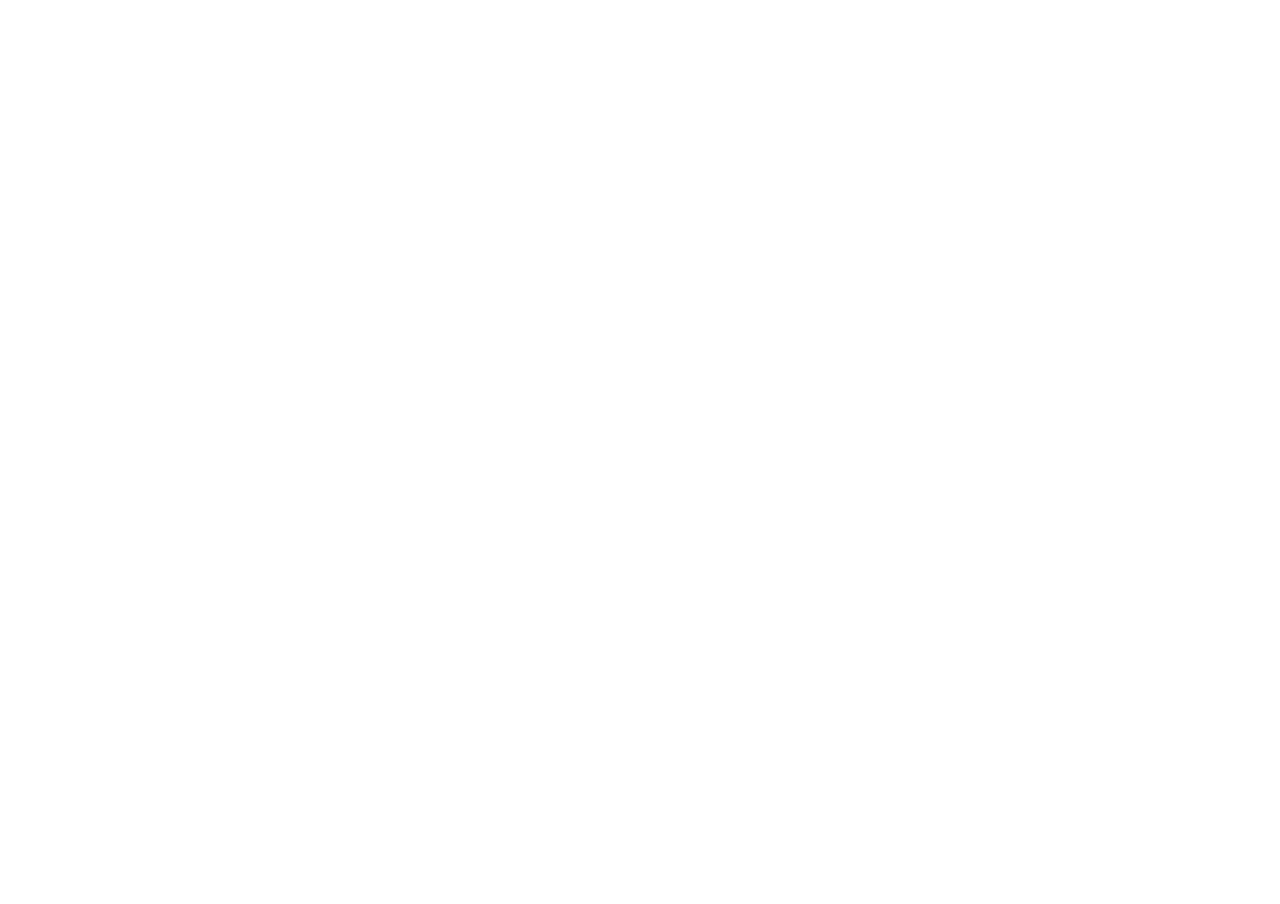
==== index.html @ 0223e033 "Add Dela page" ====
<!doctype html><html lang="ru"><head><meta charset="utf-8"><meta name="viewport" content="width=device-width,initial-scale=1"><title>Дела</title><style>html,body,iframe{margin:0;width:100%;height:100%;border:0}html,body{height:100%}</style></head><body><iframe src="https://ungkyimakkejsdsgkglz.supabase.co/functions/v1/dela-app/"></iframe></body></html>
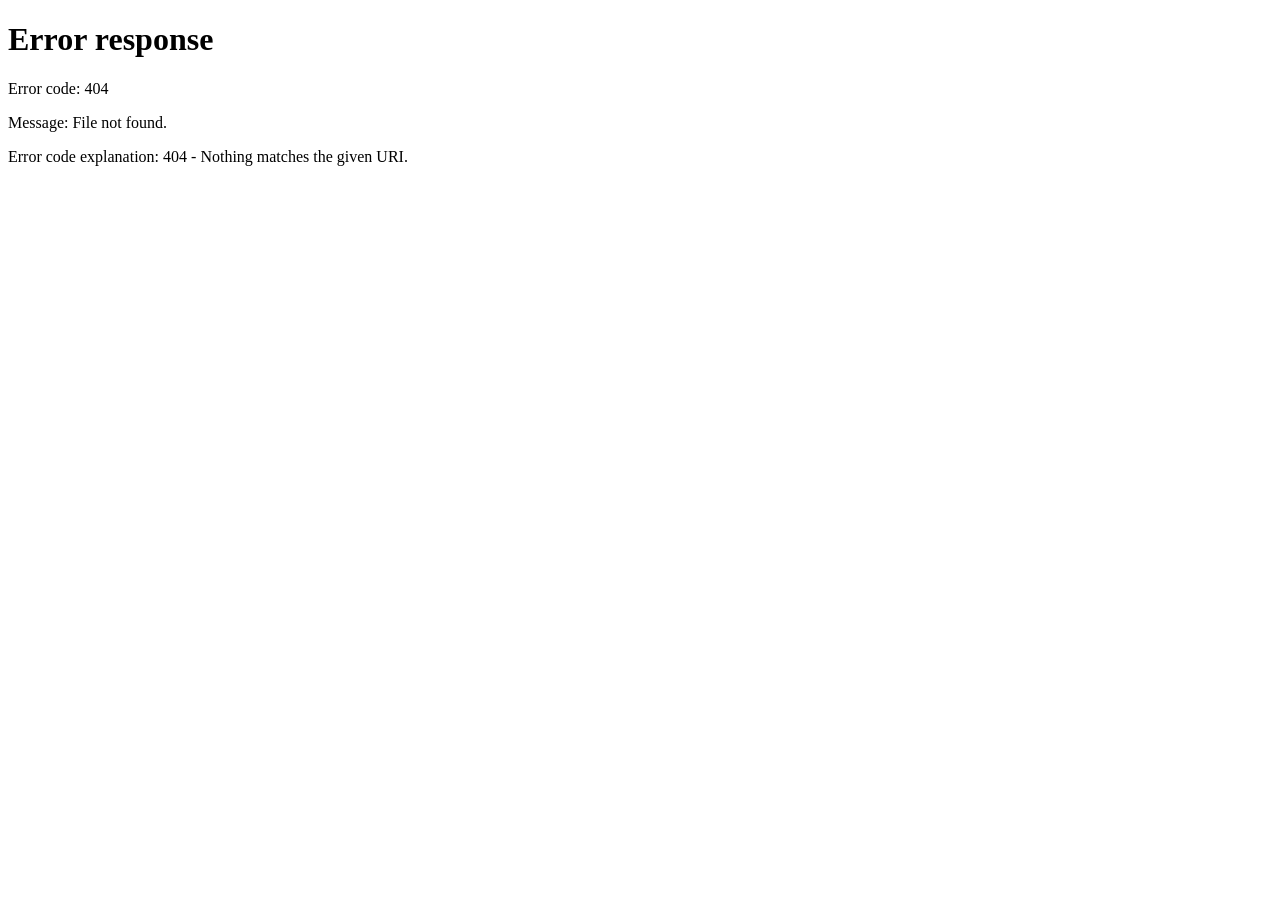
==== commit 69872253: "Deploy standalone Dela app" ====
--- a/index.html
+++ b/index.html
@@ -1 +1,15 @@
-<!doctype html><html lang="ru"><head><meta charset="utf-8"><meta name="viewport" content="width=device-width,initial-scale=1"><title>Дела</title><style>html,body,iframe{margin:0;width:100%;height:100%;border:0}html,body{height:100%}</style></head><body><iframe src="https://ungkyimakkejsdsgkglz.supabase.co/functions/v1/dela-app/"></iframe></body></html>+<!doctype html>
+<html lang="ru">
+<head>
+<meta charset="utf-8">
+<meta name="viewport" content="width=device-width,initial-scale=1,viewport-fit=cover,user-scalable=no">
+<meta name="theme-color" content="#f2f2ef">
+<meta name="apple-mobile-web-app-capable" content="yes">
+<meta name="apple-mobile-web-app-title" content="Дела">
+<meta name="apple-mobile-web-app-status-bar-style" content="default">
+<meta name="mobile-web-app-capable" content="yes">
+<link rel="manifest" href="manifest.webmanifest">
+<link rel="apple-touch-icon" href="icon-192.png">
+<title>Дела</title>
+<style>*{box-sizing:border-box}html,body{margin:0;min-height:100%;background:#f2f2ef;color:#111;font-family:-apple-system,BlinkMacSystemFont,"SF Pro Text","Segoe UI",sans-serif}.app{max-width:760px;margin:0 auto;padding:18px 12px}.ttl{font-size:28px;font-weight:850}.card{background:#fff;border:1px solid #e3e3de;border-radius:18px;padding:18px;margin-top:12px}</style>
+</head><body><div class="app"><div class="ttl">Дела</div><div class="card">Приложение загружается…</div></div><script>location.replace('app.html');</script></body></html>
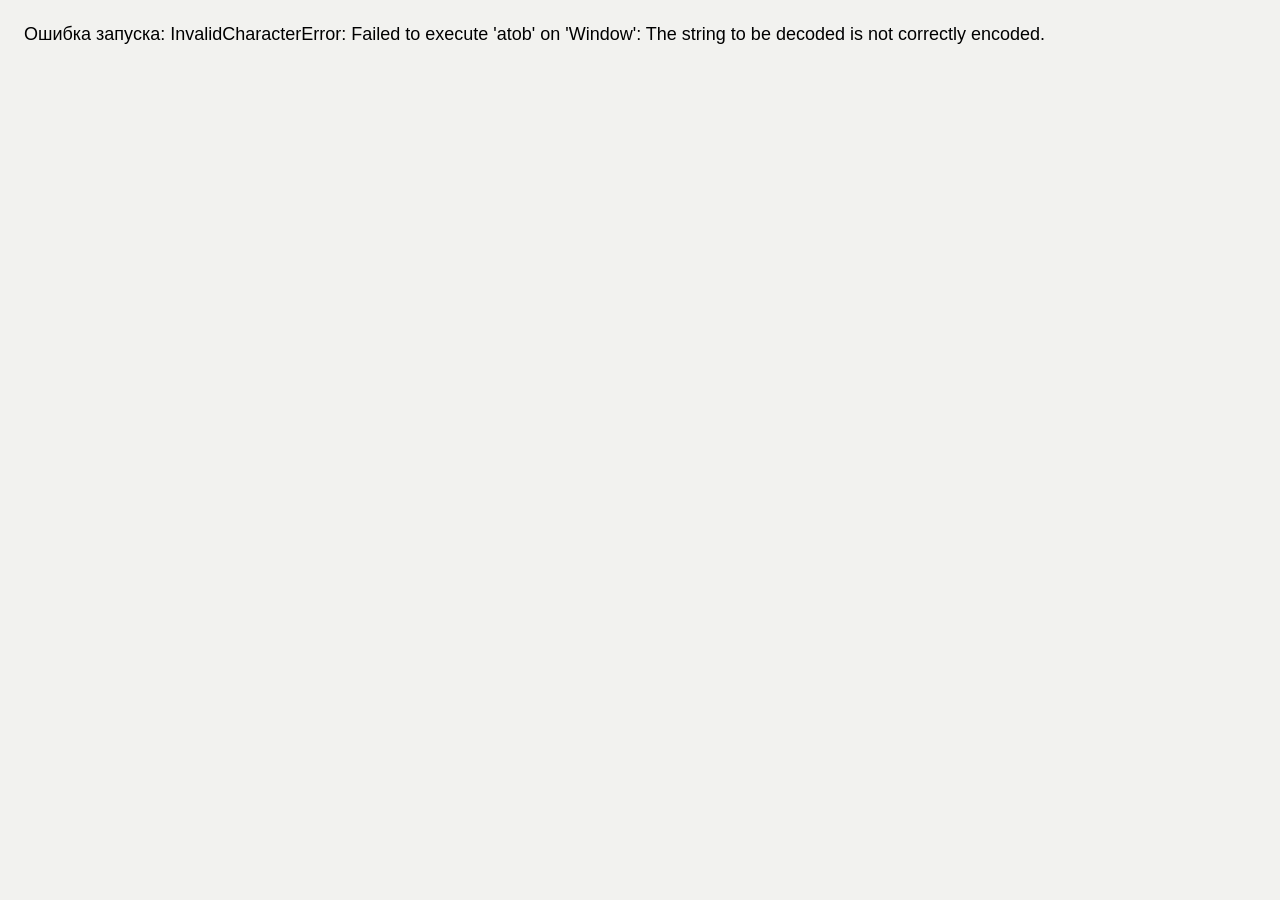
==== commit d5d62e1b: "Render standalone Dela app directly" ====
--- a/index.html
+++ b/index.html
@@ -1,15 +1 @@
-<!doctype html>
-<html lang="ru">
-<head>
-<meta charset="utf-8">
-<meta name="viewport" content="width=device-width,initial-scale=1,viewport-fit=cover,user-scalable=no">
-<meta name="theme-color" content="#f2f2ef">
-<meta name="apple-mobile-web-app-capable" content="yes">
-<meta name="apple-mobile-web-app-title" content="Дела">
-<meta name="apple-mobile-web-app-status-bar-style" content="default">
-<meta name="mobile-web-app-capable" content="yes">
-<link rel="manifest" href="manifest.webmanifest">
-<link rel="apple-touch-icon" href="icon-192.png">
-<title>Дела</title>
-<style>*{box-sizing:border-box}html,body{margin:0;min-height:100%;background:#f2f2ef;color:#111;font-family:-apple-system,BlinkMacSystemFont,"SF Pro Text","Segoe UI",sans-serif}.app{max-width:760px;margin:0 auto;padding:18px 12px}.ttl{font-size:28px;font-weight:850}.card{background:#fff;border:1px solid #e3e3de;border-radius:18px;padding:18px;margin-top:12px}</style>
-</head><body><div class="app"><div class="ttl">Дела</div><div class="card">Приложение загружается…</div></div><script>location.replace('app.html');</script></body></html>+<!doctype html><html lang="ru"><head><meta charset="utf-8"><meta name="viewport" content="width=device-width,initial-scale=1,viewport-fit=cover"><meta name="theme-color" content="#f2f2ef"><title>Дела</title><style>html,body{margin:0;min-height:100%;background:#f2f2ef;font-family:-apple-system,BlinkMacSystemFont,"Segoe UI",sans-serif}.x{padding:24px;font-size:18px}</style></head><body><div class="x">Загружаю «Дела»…</div><script>(async()=>{try{const b64=(await (await fetch('./payload.txt?2')).text()).trim();const bin=atob(b64);const bytes=new Uint8Array(bin.length);for(let i=0;i<bin.length;i++)bytes[i]=bin.charCodeAt(i);const text=await new Response(new Blob([bytes]).stream().pipeThrough(new DecompressionStream('gzip'))).text();document.open();document.write(text);document.close()}catch(e){document.body.innerHTML='<div class="x">Ошибка запуска: '+String(e)+'</div>'}})();</script></body></html>
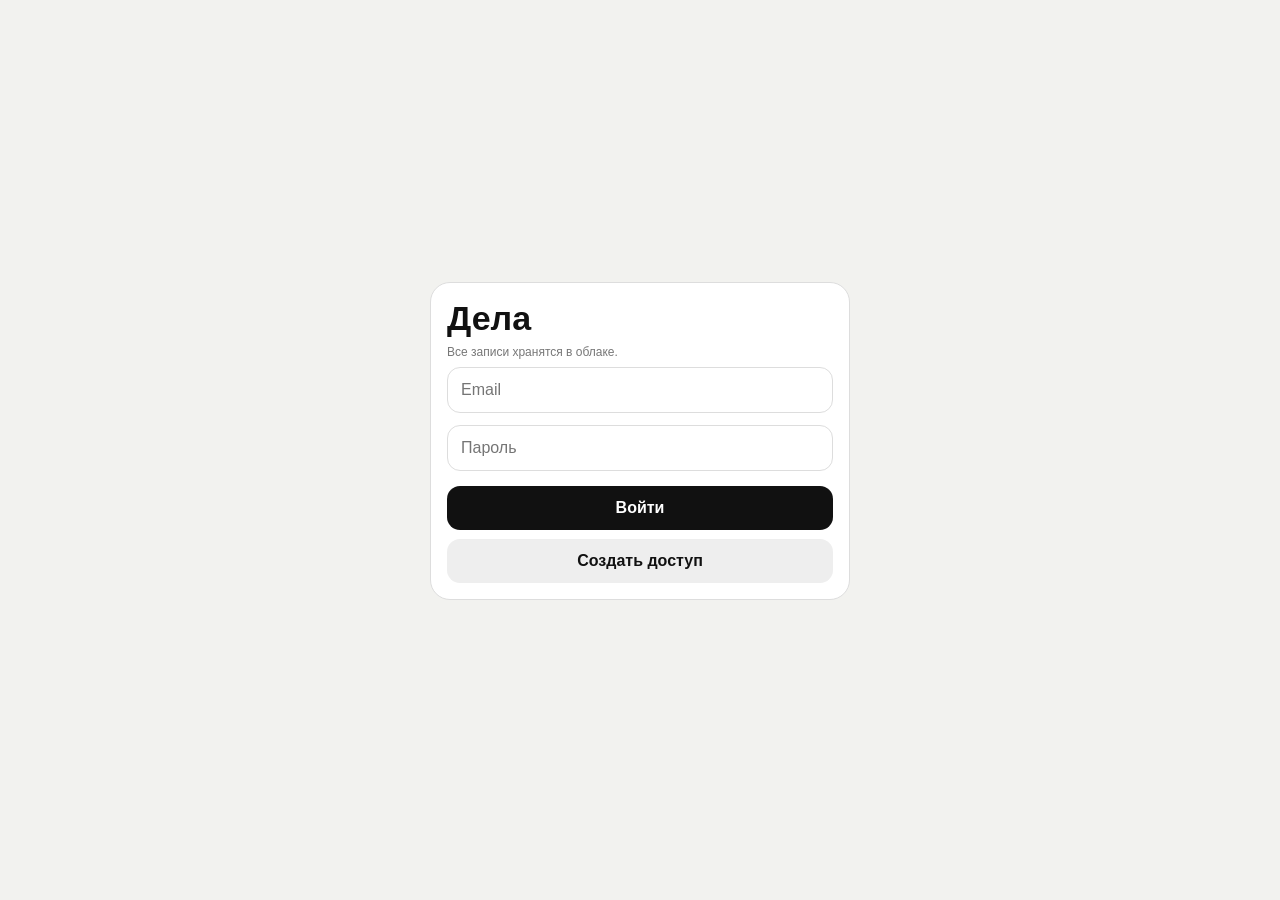
==== commit 0d2527c0: "Replace loader with direct standalone Dela app" ====
--- a/index.html
+++ b/index.html
@@ -1 +1 @@
-<!doctype html><html lang="ru"><head><meta charset="utf-8"><meta name="viewport" content="width=device-width,initial-scale=1,viewport-fit=cover"><meta name="theme-color" content="#f2f2ef"><title>Дела</title><style>html,body{margin:0;min-height:100%;background:#f2f2ef;font-family:-apple-system,BlinkMacSystemFont,"Segoe UI",sans-serif}.x{padding:24px;font-size:18px}</style></head><body><div class="x">Загружаю «Дела»…</div><script>(async()=>{try{const b64=(await (await fetch('./payload.txt?2')).text()).trim();const bin=atob(b64);const bytes=new Uint8Array(bin.length);for(let i=0;i<bin.length;i++)bytes[i]=bin.charCodeAt(i);const text=await new Response(new Blob([bytes]).stream().pipeThrough(new DecompressionStream('gzip'))).text();document.open();document.write(text);document.close()}catch(e){document.body.innerHTML='<div class="x">Ошибка запуска: '+String(e)+'</div>'}})();</script></body></html>+<!doctype html><html lang="ru"><head><meta charset="utf-8"><meta name="viewport" content="width=device-width,initial-scale=1,viewport-fit=cover,user-scalable=no"><meta name="theme-color" content="#f2f2ef"><meta name="apple-mobile-web-app-capable" content="yes"><meta name="apple-mobile-web-app-title" content="Дела"><link rel="manifest" href="manifest.webmanifest"><title>Дела</title><style>*{box-sizing:border-box}html,body{margin:0;min-height:100%;background:#f2f2ef;color:#111;font-family:-apple-system,BlinkMacSystemFont,"Segoe UI",sans-serif}button,input,textarea{font:inherit}.hide{display:none!important}.app{max-width:760px;margin:auto;padding:calc(env(safe-area-inset-top) + 10px) 12px 88px}header{display:grid;grid-template-columns:44px 1fr 44px;gap:8px;align-items:center;margin-bottom:12px}.b{width:44px;height:44px;border:0;border-radius:14px;background:#fff;font-size:26px}.ttl{font-size:28px;font-weight:850;white-space:nowrap;overflow:hidden;text-overflow:ellipsis}.crumb{font-size:11px;color:#777;font-weight:700}.list{display:flex;flex-direction:column;gap:9px}.row{min-height:72px;background:#fff;border:1px solid #e1e1dc;border-radius:18px;padding:0 15px;display:flex;align-items:center;gap:10px}.name{flex:1;font-size:18px;font-weight:780;overflow:hidden;text-overflow:ellipsis;white-space:nowrap}.folder .name{font-size:20px}.count{min-width:26px;height:26px;padding:0 7px;border-radius:99px;background:#ecece8;display:grid;place-items:center;font-size:12px;font-weight:800;color:#666}.warn{width:24px;height:24px;border-radius:50%;background:#ffe1e1;color:#c22;display:grid;place-items:center;font-weight:900}.nav{position:fixed;bottom:0;left:50%;transform:translateX(-50%);width:min(760px,100%);height:calc(64px + env(safe-area-inset-bottom));padding-bottom:env(safe-area-inset-bottom);background:#fbfbf9ee;backdrop-filter:blur(12px);border-top:1px solid #ddd;display:grid;grid-template-columns:repeat(4,1fr)}.nav button{border:0;background:transparent;font-size:12px}.nav b{display:block;font-size:21px}.panel,.auth{position:fixed;inset:0;background:#f2f2ef;z-index:20;overflow:auto;padding:calc(env(safe-area-inset-top) + 10px) 12px 28px}.auth{z-index:50;display:grid;place-items:center}.box,.card{background:#fff;border:1px solid #ddd;border-radius:20px;padding:16px}.box{width:min(420px,100%)}.box h1{font-size:34px;margin:0 0 6px}.box input,.search,.rem{width:100%;padding:13px;border:1px solid #ddd;border-radius:13px;margin:6px 0;background:#fff}.box button,.mainbtn,.danger{width:100%;padding:13px;border:0;border-radius:13px;margin-top:9px;font-weight:800}.mainbtn{background:#111;color:#fff}.danger{background:#fff;color:#b22;border:1px solid #ecc}.ghost{background:#eee!important;color:#111!important}.muted{font-size:12px;color:#777;line-height:1.4}.card{margin-bottom:12px}.content{width:100%;height:110px;border:0;outline:0;resize:vertical;font-size:17px}.sub{background:#fff;border:1px solid #ddd;border-radius:15px;padding:10px;display:flex;align-items:center;gap:8px;margin:7px 0}.subname{flex:1;font-weight:750}.small{border:0;border-radius:10px;padding:8px 10px}.empty{text-align:center;color:#888;padding:30px}.file{background:#fff;border:1px solid #ddd;border-radius:14px;padding:10px;margin:7px 0}.files{display:flex;gap:7px;flex-wrap:wrap}.files button,.pick{border:0;background:#eee;border-radius:10px;padding:8px 10px;font-size:12px;font-weight:700}.banner{background:#fff6d9;border:1px solid #efd68d;border-radius:12px;padding:9px 11px;font-size:12px;margin-bottom:10px}</style></head><body><div id="auth" class="auth hide"><div class="box"><h1>Дела</h1><div class="muted">Все записи хранятся в облаке.</div><input id="email" type="email" placeholder="Email"><input id="pass" type="password" placeholder="Пароль"><button id="login" class="mainbtn">Войти</button><button id="signup" class="ghost">Создать доступ</button><div id="amsg" class="muted"></div></div></div><div class="app"><header><button id="back" class="b" style="visibility:hidden">‹</button><div><div id="crumb" class="crumb">Папки</div><div id="title" class="ttl">Дела</div></div><button id="plus" class="b">＋</button></header><div id="offline" class="banner hide">Нет сети. Показываю сохранённую копию.</div><main id="list" class="list"></main></div><nav class="nav"><button id="home"><b>▦</b>Папки</button><button id="attention"><b>!</b>Внимание</button><button id="archive"><b>✓</b>Архив</button><button id="search"><b>⌕</b>Поиск</button></nav><section id="edit" class="panel hide"><header><button id="eback" class="b">‹</button><div><div class="crumb">Задача</div><div id="etitle" class="ttl">Задача</div></div><button id="save" class="b" style="font-size:14px">Готово</button></header><div class="card"><textarea id="content" class="content" placeholder="Первая строка — заголовок\nДальше описание"></textarea></div><div class="card"><div class="muted">Напоминание</div><input id="reminder" class="rem" type="datetime-local"></div><div class="card"><div style="display:flex;justify-content:space-between;align-items:center"><b>Подзадачи</b><button id="addsub" class="small">＋</button></div><div id="subs"></div></div><div class="card"><div style="display:flex;justify-content:space-between;align-items:center"><b>Файлы</b><label class="pick">Прикрепить<input id="filein" type="file" multiple hidden></label></div><div id="atts"></div></div><button id="complete" class="mainbtn">✓ Завершить</button><button id="restore" class="mainbtn hide">Вернуть из архива</button><button id="delete" class="danger">Удалить</button></section><section id="searchpanel" class="panel hide"><header><button id="sback" class="b">‹</button><div><div class="crumb">Поиск</div><div class="ttl">Найти</div></div><span></span></header><input id="sq" class="search" placeholder="Название или описание"><div id="sr" class="list"></div></section><script>const U='https://ungkyimakkejsdsgkglz.supabase.co',K='sb_publishable_8wnAdenufyvzy0vhYOeIhw_T5tot532',A='dela-auth-v2',C='dela-cache-v2',MONTH=2592000000;let s=null,S={folders:[],tasks:[],attachments:[]},v={type:'folders',fid:null},eid=null;const $=q=>document.querySelector(q),esc=x=>String(x??'').replace(/[&<>"']/g,m=>({'&':'&amp;','<':'&lt;','>':'&gt;','"':'&quot;',"'":'&#39;'}[m])),task=id=>S.tasks.find(x=>x.id===id),kids=id=>S.tasks.filter(x=>x.parent_id===id&&!x.deleted_at),desc=id=>kids(id).flatMap(x=>[x,...desc(x.id)]),old=x=>!x.is_done&&!x.deleted_at&&((x.reminder_at&&new Date(x.reminder_at)<new Date())||Date.now()-new Date(x.last_activity_at||x.updated_at||x.created_at)>MONTH);function store(x){s=x;x?localStorage.setItem(A,JSON.stringify(x)):localStorage.removeItem(A)}async function ar(path,body){let r=await fetch(U+'/auth/v1/'+path,{method:'POST',headers:{apikey:K,'Content-Type':'application/json'},body:JSON.stringify(body)}),j=await r.json().catch(()=>({}));if(!r.ok)throw Error(j.msg||j.message||j.error_description||'Ошибка входа');return j}async function ensure(){try{s=JSON.parse(localStorage.getItem(A)||'null')}catch{}if(!s)return false;if((s.expires_at||0)*1000>Date.now()+60000)return true;try{store(await ar('token?grant_type=refresh_token',{refresh_token:s.refresh_token}));return true}catch{store(null);return false}}async function api(path,opt={}){if(!s)throw Error('Нет входа');let r=await fetch(U+path,{...opt,headers:{apikey:K,Authorization:'Bearer '+s.access_token,'Content-Type':'application/json',...(opt.headers||{})}}),t=await r.text(),j=t?JSON.parse(t):null;if(!r.ok)throw Error(j?.message||j?.error||'HTTP '+r.status);return j}async function load(){try{let[f,t,a]=await Promise.all([api('/rest/v1/dela_folders?select=*&deleted_at=is.null&order=created_at.desc'),api('/rest/v1/dela_tasks?select=*&deleted_at=is.null&order=created_at.desc'),api('/rest/v1/dela_attachments?select=*&deleted_at=is.null&order=created_at.asc')]);S={folders:f||[],tasks:t||[],attachments:a||[]};localStorage.setItem(C,JSON.stringify(S));$('#offline').classList.add('hide')}catch(e){try{S=JSON.parse(localStorage.getItem(C)||'{}')}catch{}$('#offline').classList.remove('hide')}render()}async function ins(table,o){let j=await api('/rest/v1/'+table,{method:'POST',headers:{Prefer:'return=representation'},body:JSON.stringify(o)});return j[0]}async function patch(table,id,o){let j=await api('/rest/v1/'+table+'?id=eq.'+id,{method:'PATCH',headers:{Prefer:'return=representation'},body:JSON.stringify(o)});return j[0]}function row(x,folder=false){let e=document.createElement('div'),warn=folder?S.tasks.some(t=>t.folder_id===x.id&&old(t)):old(x)||desc(x.id).some(old),cnt=folder?S.tasks.filter(t=>t.folder_id===x.id&&!t.parent_id&&!t.is_done&&!t.deleted_at).length:kids(x.id).filter(k=>!k.is_done).length;e.className='row'+(folder?' folder':'');e.innerHTML=(warn?'<span class="warn">!</span>':'')+'<div class="name">'+esc(folder?x.name:x.title)+'</div><span class="count">'+cnt+'</span><span>›</span>';return e}function render(){let b=$('#list');b.innerHTML='';$('#back').style.visibility=v.type==='folder'?'visible':'hidden';$('#plus').classList.toggle('hide',!['folders','folder'].includes(v.type));if(v.type==='folders'){$('#crumb').textContent='Папки';$('#title').textContent='Дела';S.folders.filter(x=>!x.deleted_at).forEach(x=>{let r=row(x,true);r.onclick=()=>{v={type:'folder',fid:x.id};render()};b.append(r)})}else if(v.type==='folder'){let f=S.folders.find(x=>x.id===v.fid);$('#crumb').textContent='Папка';$('#title').textContent=f?.name||'Папка';S.tasks.filter(x=>x.folder_id===v.fid&&!x.parent_id&&!x.is_done&&!x.deleted_at).forEach(x=>{let r=row(x);r.onclick=()=>openTask(x.id);b.append(r)})}else if(v.type==='attention'){$('#crumb').textContent='Просрочено / без активности';$('#title').textContent='Внимание';S.tasks.filter(old).forEach(x=>{let r=row(x);r.onclick=()=>openTask(x.id);b.append(r)})}else{$('#crumb').textContent='Выполненные';$('#title').textContent='Архив';S.tasks.filter(x=>x.is_done&&!x.deleted_at).forEach(x=>{let r=row(x);r.onclick=()=>openTask(x.id);b.append(r)})}if(!b.children.length)b.innerHTML='<div class="empty">Пока пусто</div>'}function parse(){let p=$('#content').value.replace(/\r/g,'').split('\n');return{title:(p.shift()||'').trim()||'Без названия',description:p.join('\n').trim()}}function localDate(x){if(!x)return'';let d=new Date(x);return new Date(d-d.getTimezoneOffset()*60000).toISOString().slice(0,16)}async function openTask(id){eid=id;let x=task(id);$('#content').value=x.title+(x.description?'\n'+x.description:'');$('#reminder').value=localDate(x.reminder_at);$('#edit').classList.remove('hide');renderEdit()}function renderEdit(){let x=task(eid);$('#etitle').textContent=x.title;$('#subs').innerHTML='';kids(x.id).filter(k=>!k.is_done).forEach(k=>{let d=document.createElement('div');d.className='sub';d.innerHTML='<button class="small">○</button><div class="subname">'+esc(k.title)+'</div><span class="count">'+kids(k.id).filter(z=>!z.is_done).length+'</span><span>›</span>';d.querySelector('button').onclick=async e=>{e.stopPropagation();await complete(k.id)};d.onclick=()=>openTask(k.id);$('#subs').append(d)});$('#complete').classList.toggle('hide',x.is_done);$('#restore').classList.toggle('hide',!x.is_done);$('#delete').classList.toggle('hide',x.is_done);renderAtts()}async function save(){if(!eid)return;let p=parse(),x=task(eid),o={...p,reminder_at:$('#reminder').value?new Date($('#reminder').value).toISOString():null};Object.assign(x,o);try{Object.assign(x,await patch('dela_tasks',eid,o));localStorage.setItem(C,JSON.stringify(S))}catch(e){alert(e.message)}}async function complete(id){if(kids(id).some(k=>!k.is_done)){alert('Сначала завершите все подзадачи');return}Object.assign(task(id),await patch('dela_tasks',id,{is_done:true,archived_at:new Date().toISOString()}));renderEdit();render()}async function restore(){Object.assign(task(eid),await patch('dela_tasks',eid,{is_done:false,archived_at:null}));renderEdit();render()}async function del(){let ids=[eid,...desc(eid).map(x=>x.id)];for(let id of ids)await patch('dela_tasks',id,{deleted_at:new Date().toISOString()});$('#edit').classList.add('hide');eid=null;await load()}async function upload(F){let x=task(eid),path=s.user.id+'/'+x.id+'/'+crypto.randomUUID()+'-'+F.name.replace(/[^a-zA-Z0-9._-]/g,'_'),r=await fetch(U+'/storage/v1/object/dela-private/'+path,{method:'POST',headers:{apikey:K,Authorization:'Bearer '+s.access_token,'Content-Type':F.type||'application/octet-stream'},body:F});if(!r.ok)throw Error('Не загрузился файл '+F.name);let a=await ins('dela_attachments',{task_id:x.id,storage_path:path,file_name:F.name,mime_type:F.type,size_bytes:F.size});S.attachments.push(a)}function renderAtts(){let b=$('#atts');b.innerHTML='';S.attachments.filter(a=>a.task_id===eid&&!a.deleted_at).forEach(a=>{let d=document.createElement('div');d.className='file';d.innerHTML='<b>'+esc(a.file_name)+'</b><div class="files"><button>Открыть</button></div>';d.querySelector('button').onclick=async()=>{let r=await fetch(U+'/storage/v1/object/dela-private/'+a.storage_path,{headers:{apikey:K,Authorization:'Bearer '+s.access_token}});if(!r.ok)return alert('Не удалось открыть файл');let blob=await r.blob(),u=URL.createObjectURL(blob);window.open(u,'_blank')};b.append(d)})}$('#login').onclick=async()=>{try{store(await ar('token?grant_type=password',{email:$('#email').value.trim(),password:$('#pass').value}));$('#auth').classList.add('hide');await load()}catch(e){$('#amsg').textContent=e.message}};$('#signup').onclick=async()=>{try{let x=await ar('signup',{email:$('#email').value.trim(),password:$('#pass').value});if(x.access_token){store(x);$('#auth').classList.add('hide');await load()}else $('#amsg').textContent='Аккаунт создан. Подтвердите почту, если пришло письмо.'}catch(e){$('#amsg').textContent=e.message}};$('#plus').onclick=async()=>{if(v.type==='folders'){let n=prompt('Название папки');if(n){S.folders.unshift(await ins('dela_folders',{name:n}));render()}}else{let x=await ins('dela_tasks',{folder_id:v.fid,parent_id:null,title:'Новая задача',description:''});S.tasks.unshift(x);openTask(x.id);render()}};$('#back').onclick=$('#home').onclick=()=>{v={type:'folders',fid:null};render()};$('#attention').onclick=()=>{v={type:'attention'};render()};$('#archive').onclick=()=>{v={type:'archive'};render()};$('#search').onclick=()=>{$('#searchpanel').classList.remove('hide');$('#sq').value='';$('#sr').innerHTML=''};$('#sback').onclick=()=>$('#searchpanel').classList.add('hide');$('#sq').oninput=()=>{let q=$('#sq').value.toLowerCase(),b=$('#sr');b.innerHTML='';S.tasks.filter(x=>!x.deleted_at&&(x.title+' '+x.description).toLowerCase().includes(q)).forEach(x=>{let r=row(x);r.onclick=()=>openTask(x.id);b.append(r)})};$('#save').onclick=$('#eback').onclick=async()=>{await save();$('#edit').classList.add('hide');eid=null;render()};$('#content').onblur=save;$('#reminder').onchange=save;$('#addsub').onclick=async()=>{await save();let p=task(eid),x=await ins('dela_tasks',{folder_id:p.folder_id,parent_id:p.id,title:'Новая подзадача',description:''});S.tasks.unshift(x);openTask(x.id)};$('#complete').onclick=()=>complete(eid);$('#restore').onclick=restore;$('#delete').onclick=()=>{if(confirm('Удалить задачу и все подзадачи?'))del()};$('#filein').onchange=async e=>{for(let F of e.target.files){try{await upload(F)}catch(err){alert(err.message)}}e.target.value='';renderAtts()};window.addEventListener('online',load);window.addEventListener('offline',()=>$('#offline').classList.remove('hide'));(async()=>{let ok=await ensure();if(!ok){$('#auth').classList.remove('hide');render();return}await load()})();if('serviceWorker'in navigator)window.addEventListener('load',()=>navigator.serviceWorker.register('./sw.js').catch(()=>{}));</script></body></html>
